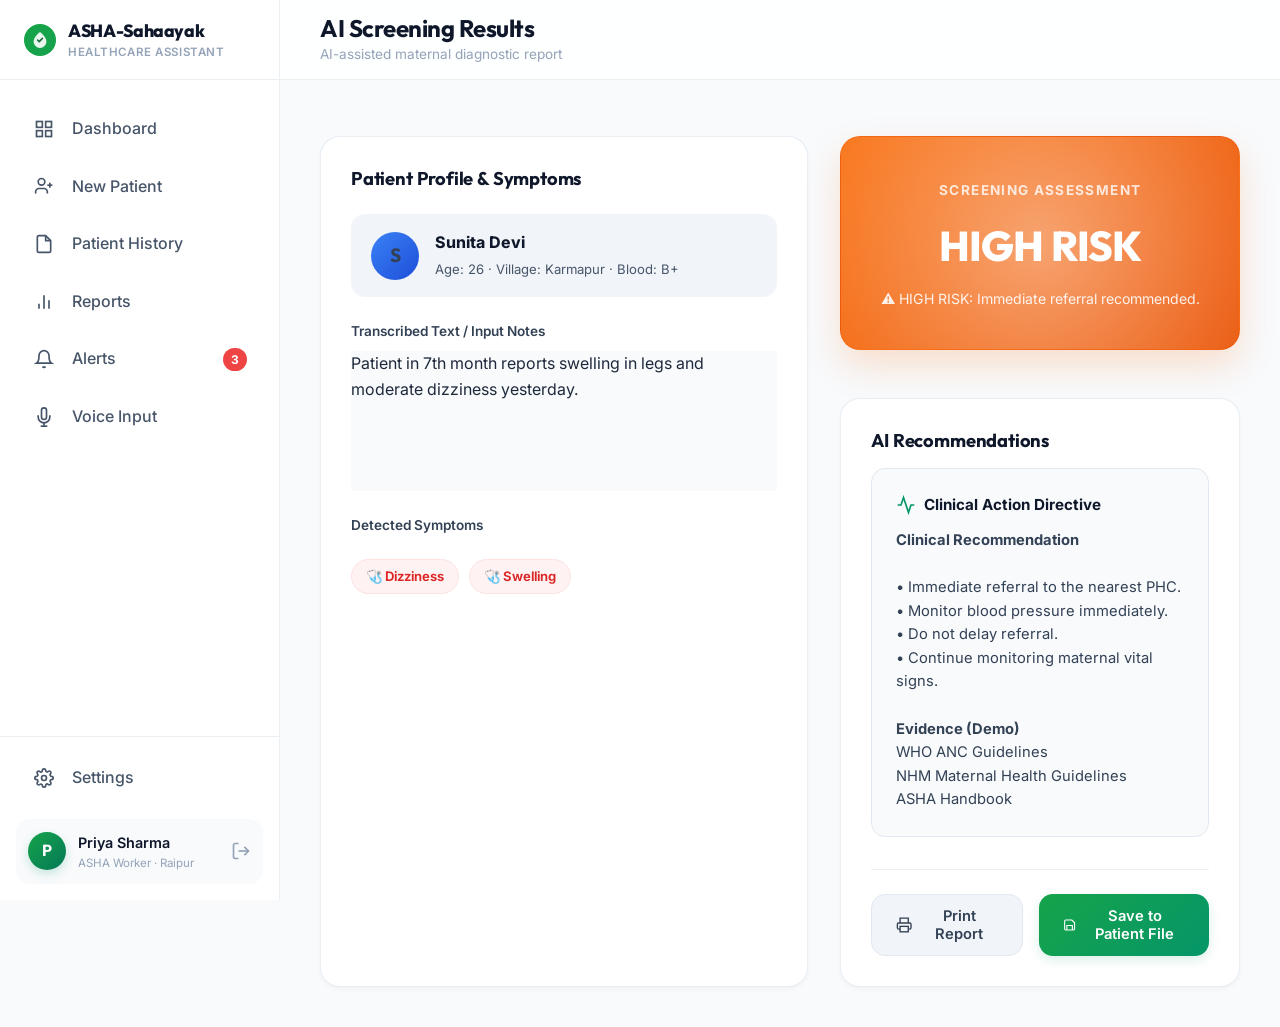
==== Frontend/analysis-result.html @ c6ec440e "Initial commit" ====
<!DOCTYPE html>
<html lang="en">
<head>
  <meta charset="UTF-8" />
  <meta name="viewport" content="width=device-width, initial-scale=1.0" />
  <title>AI Analysis Result | ASHA-Sahaayak</title>
  <meta name="description" content="AI screening results: symptoms detected, risk level, and healthcare recommendations." />
  <link rel="preconnect" href="https://fonts.googleapis.com" />
  <link rel="preconnect" href="https://fonts.gstatic.com" crossorigin />
  <link href="https://fonts.googleapis.com/css2?family=Inter:wght@300;400;500;600;700;800&family=Outfit:wght@400;500;600;700;800&display=swap" rel="stylesheet" />
  <link rel="stylesheet" href="css/style.css" />
  <link rel="stylesheet" href="css/dashboard.css" />
  <style>
    /* Unique styles for analysis-result.html */
    .result-container {
      display: grid;
      grid-template-columns: 1.1fr 0.9fr;
      gap: 32px;
      margin-top: 16px;
    }
    
    @media (max-width: 992px) {
      .result-container {
        grid-template-columns: 1fr;
      }
    }

    .info-profile-bar {
      display: flex;
      align-items: center;
      gap: 16px;
      background-color: var(--neutral-100);
      padding: 16px 20px;
      border-radius: var(--radius-md);
      margin-bottom: 24px;
    }

    .profile-avatar {
      width: 48px;
      height: 48px;
      border-radius: var(--radius-full);
      background: var(--neutral-300);
      color: var(--neutral-700);
      display: flex;
      align-items: center;
      justify-content: center;
      font-family: var(--font-headers);
      font-weight: 700;
      font-size: 1.2rem;
    }

    .profile-detail {
      flex: 1;
    }

    .profile-name {
      font-weight: 750;
      color: var(--neutral-900);
      font-size: 1rem;
      display: block;
    }

    .profile-meta {
      font-size: 0.82rem;
      color: var(--neutral-600);
    }

    /* Glowing Risk Assessment Banner Widget */
    .risk-banner-card {
      text-align: center;
      padding: 40px 30px;
      border-radius: var(--radius-lg);
      margin-bottom: 24px;
      position: relative;
      overflow: hidden;
      border: 1px solid transparent;
      transition: all var(--transition-normal);
    }

    .risk-banner-card::before {
      content: '';
      position: absolute;
      top: -30%;
      left: -30%;
      width: 160%;
      height: 160%;
      background: radial-gradient(circle, rgba(255,255,255,0.4) 0%, rgba(255,255,255,0) 70%);
      pointer-events: none;
      transform: rotate(15deg);
    }

    /* Risk Level Specific Glowing Widgets */
    .risk-banner-card--low {
      background: linear-gradient(135deg, #10b981, #047857);
      box-shadow: 0 16px 36px rgba(16, 185, 129, 0.2);
    }
    
    .risk-banner-card--medium {
      background: linear-gradient(135deg, #f59e0b, #d97706);
      box-shadow: 0 16px 36px rgba(245, 158, 11, 0.2);
    }

    .risk-banner-card--high {
      background: linear-gradient(135deg, #f97316, #ea580c);
      box-shadow: 0 16px 36px rgba(249, 115, 22, 0.2);
    }

    .risk-banner-card--emergency {
      background: linear-gradient(135deg, #ef4444, #b91c1c);
      box-shadow: 0 16px 36px rgba(239, 68, 68, 0.25);
      animation: pulseDangerCard 2s infinite ease-in-out;
    }

    @keyframes pulseDangerCard {
      0%, 100% {
        box-shadow: 0 16px 36px rgba(239, 68, 68, 0.25);
      }
      50% {
        box-shadow: 0 16px 36px rgba(239, 68, 68, 0.45);
      }
    }

    .risk-banner-label {
      font-size: 0.85rem;
      font-weight: 700;
      color: rgba(255, 255, 255, 0.8);
      text-transform: uppercase;
      letter-spacing: 0.1em;
    }

    .risk-banner-value {
      font-family: var(--font-headers);
      font-size: 2.6rem;
      font-weight: 800;
      color: white;
      margin: 10px 0;
      letter-spacing: -0.02em;
    }

    .risk-banner-desc {
      font-size: 0.88rem;
      color: rgba(255, 255, 255, 0.9);
      max-width: 320px;
      margin: 0 auto;
      line-height: 1.4;
    }

    /* Symptoms Tags display */
    .symptom-tag-container {
      display: flex;
      flex-wrap: wrap;
      gap: 10px;
      margin-top: 14px;
    }

    .symptom-tag {
      background-color: var(--danger-50);
      color: var(--danger-600);
      border: 1px solid var(--danger-100);
      padding: 6px 14px;
      border-radius: var(--radius-full);
      font-size: 0.82rem;
      font-weight: 650;
      display: flex;
      align-items: center;
      gap: 6px;
    }

    .symptom-tag--empty {
      background-color: var(--neutral-100);
      color: var(--neutral-400);
      border: 1px solid var(--neutral-200);
    }

    /* Guidance Action Card */
    .guidance-box {
      background-color: var(--neutral-50);
      border: 1px solid var(--neutral-200);
      border-radius: var(--radius-md);
      padding: 24px;
      margin-top: 24px;
    }

    .guidance-header {
      font-weight: 700;
      font-size: 0.95rem;
      color: var(--neutral-900);
      margin-bottom: 12px;
      display: flex;
      align-items: center;
      gap: 8px;
    }

    .guidance-text {
      font-size: 0.92rem;
      color: var(--neutral-700);
      line-height: 1.6;
    }

    .action-row {
      display: flex;
      gap: 16px;
      margin-top: 32px;
      border-top: var(--border-light);
      padding-top: 24px;
    }

    @media (max-width: 640px) {
      .action-row {
        flex-direction: column;
      }
    }

    /* CSS rules for clean Printing formatting */
    @media print {
      body {
        background-color: white;
        color: black;
      }
      .sidebar, .top-header, .action-row, .sidebar-overlay {
        display: none !important;
      }
      .main-content {
        margin-left: 0 !important;
        padding: 0 !important;
      }
      .content-area {
        padding: 0 !important;
      }
      .result-container {
        grid-template-columns: 1fr !important;
        gap: 20px !important;
      }
      .card {
        border: none !important;
        box-shadow: none !important;
        padding: 10px !important;
      }
      .risk-banner-card {
        background: none !important;
        border: 2px solid black !important;
        color: black !important;
        box-shadow: none !important;
      }
      .risk-banner-value, .risk-banner-desc, .risk-banner-label {
        color: black !important;
      }
    }
  </style>
</head>
<body class="app-layout">
  <!-- Sidebar -->
  <aside class="sidebar" id="sidebar">
    <div class="sidebar-header">
      <div class="sidebar-logo">
        <div class="logo-icon logo-icon--sm">
          <svg viewBox="0 0 40 40" fill="none"><circle cx="20" cy="20" r="20" fill="url(#resGrad)"/><path d="M20 10 C20 10, 28 16, 28 22 C28 26.4, 24.4 30, 20 30 C15.6 30, 12 26.4, 12 22 C12 16, 20 10 20 10Z" fill="white" opacity="0.9"/><path d="M17 20 L19 22 L23 18" stroke="#1a6b3c" stroke-width="2" stroke-linecap="round" stroke-linejoin="round"/><defs><linearGradient id="resGrad" x1="0" y1="0" x2="40" y2="40"><stop offset="0%" stop-color="#16a34a"/><stop offset="100%" stop-color="#059669"/></linearGradient></defs></svg>
        </div>
        <div><span class="sidebar-app-name">ASHA-Sahaayak</span><span class="sidebar-app-sub">Healthcare Assistant</span></div>
      </div>
      <button class="sidebar-close" onclick="toggleSidebar()"><svg viewBox="0 0 24 24" fill="none" stroke="currentColor" stroke-width="2"><path d="M18 6L6 18M6 6l12 12"/></svg></button>
    </div>
    <nav class="sidebar-nav">
      <a href="dashboard.html" class="nav-item"><span class="nav-icon"><svg viewBox="0 0 24 24" fill="none" stroke="currentColor" stroke-width="2"><rect x="3" y="3" width="7" height="7"/><rect x="14" y="3" width="7" height="7"/><rect x="14" y="14" width="7" height="7"/><rect x="3" y="14" width="7" height="7"/></svg></span><span class="nav-label">Dashboard</span></a>
      <a href="new-patient.html" class="nav-item"><span class="nav-icon"><svg viewBox="0 0 24 24" fill="none" stroke="currentColor" stroke-width="2"><path d="M16 21v-2a4 4 0 00-4-4H6a4 4 0 00-4 4v2"/><circle cx="9" cy="7" r="4"/><line x1="19" y1="8" x2="19" y2="14"/><line x1="22" y1="11" x2="16" y2="11"/></svg></span><span class="nav-label">New Patient</span></a>
      <a href="patient-history.html" class="nav-item"><span class="nav-icon"><svg viewBox="0 0 24 24" fill="none" stroke="currentColor" stroke-width="2"><path d="M14 2H6a2 2 0 00-2 2v16a2 2 0 002 2h12a2 2 0 002-2V8z"/><polyline points="14 2 14 8 20 8"/></svg></span><span class="nav-label">Patient History</span></a>
      <a href="reports.html" class="nav-item"><span class="nav-icon"><svg viewBox="0 0 24 24" fill="none" stroke="currentColor" stroke-width="2"><line x1="18" y1="20" x2="18" y2="10"/><line x1="12" y1="20" x2="12" y2="4"/><line x1="6" y1="20" x2="6" y2="14"/></svg></span><span class="nav-label">Reports</span></a>
      <a href="alerts.html" class="nav-item nav-item--alert"><span class="nav-icon"><svg viewBox="0 0 24 24" fill="none" stroke="currentColor" stroke-width="2"><path d="M18 8A6 6 0 006 8c0 7-3 9-3 9h18s-3-2-3-9"/><path d="M13.73 21a2 2 0 01-3.46 0"/></svg></span><span class="nav-label">Alerts</span><span class="nav-badge">3</span></a>
      <a href="voice-input.html" class="nav-item"><span class="nav-icon"><svg viewBox="0 0 24 24" fill="none" stroke="currentColor" stroke-width="2"><path d="M12 1a3 3 0 00-3 3v8a3 3 0 006 0V4a3 3 0 00-3-3z"/><path d="M19 10v2a7 7 0 01-14 0v-2"/><line x1="12" y1="19" x2="12" y2="23"/><line x1="8" y1="23" x2="16" y2="23"/></svg></span><span class="nav-label">Voice Input</span></a>
    </nav>
    <div class="sidebar-bottom">
      <a href="settings.html" class="nav-item"><span class="nav-icon"><svg viewBox="0 0 24 24" fill="none" stroke="currentColor" stroke-width="2"><circle cx="12" cy="12" r="3"/><path d="M19.4 15a1.65 1.65 0 00.33 1.82l.06.06a2 2 0 010 2.83 2 2 0 01-2.83 0l-.06-.06a1.65 1.65 0 00-1.82-.33 1.65 1.65 0 00-1 1.51V21a2 2 0 01-2 2 2 2 0 01-2-2v-.09A1.65 1.65 0 009 19.4a1.65 1.65 0 00-1.82.33l-.06.06a2 2 0 01-2.83 0 2 2 0 010-2.83l.06-.06A1.65 1.65 0 004.68 15a1.65 1.65 0 00-1.51-1H3a2 2 0 01-2-2 2 2 0 012-2h.09A1.65 1.65 0 004.6 9a1.65 1.65 0 00-.33-1.82l-.06-.06a2 2 0 010-2.83 2 2 0 012.83 0l.06.06A1.65 1.65 0 009 4.68a1.65 1.65 0 001-1.51V3a2 2 0 012-2 2 2 0 012 2v.09a1.65 1.65 0 001 1.51 1.65 1.65 0 001.82-.33l.06-.06a2 2 0 012.83 0 2 2 0 010 2.83l-.06.06A1.65 1.65 0 0019.4 9a1.65 1.65 0 001.51 1H21a2 2 0 012 2 2 2 0 01-2 2h-.09a1.65 1.65 0 00-1.51 1z"/></svg></span><span class="nav-label">Settings</span></a>
      <div class="sidebar-user">
        <div class="user-avatar">P</div>
        <div class="user-info"><span class="user-name">Priya Sharma</span><span class="user-role">ASHA Worker · Raipur</span></div>
        <a href="index.html" class="logout-btn" title="Logout"><svg viewBox="0 0 24 24" fill="none" stroke="currentColor" stroke-width="2"><path d="M9 21H5a2 2 0 01-2-2V5a2 2 0 012-2h4"/><polyline points="16 17 21 12 16 7"/><line x1="21" y1="12" x2="9" y2="12"/></svg></a>
      </div>
    </div>
  </aside>
  <div class="sidebar-overlay" onclick="toggleSidebar()"></div>

  <!-- Main Content -->
  <main class="main-content">
    <header class="top-header">
      <div class="header-left">
        <button class="hamburger" onclick="toggleSidebar()"><svg viewBox="0 0 24 24" fill="none" stroke="currentColor" stroke-width="2"><line x1="3" y1="12" x2="21" y2="12"/><line x1="3" y1="6" x2="21" y2="6"/><line x1="3" y1="18" x2="21" y2="18"/></svg></button>
        <div>
          <h1 class="page-title">AI Screening Results</h1>
          <p class="page-subtitle">AI-assisted maternal diagnostic report</p>
        </div>
      </div>
    </header>

    <div class="content-area">
      <!-- Loading indicator -->
      <div id="loadingCard" class="card" style="text-align:center; padding: 60px 40px;">
        <svg class="spinner" viewBox="0 0 24 24" fill="none" style="width: 48px; height: 48px; margin-bottom: 20px; color: var(--primary-500);"><circle cx="12" cy="12" r="10" stroke="currentColor" stroke-width="3" stroke-dasharray="31.4" stroke-dashoffset="10"/></svg>
        <h2 style="margin-bottom: 8px;">Analyzing Clinical Notes...</h2>
        <p style="color: var(--neutral-400);">AI is running transcription verification and screening risks...</p>
      </div>

      <!-- Main Results Display -->
      <div id="resultsCard" class="result-container" style="display:none">
        
        <!-- Left Side Details -->
        <div class="card">
          <div class="card-header">
            <h2 class="card-title">Patient Profile & Symptoms</h2>
          </div>

          <!-- Profile Badge -->
          <div class="info-profile-bar">
            <div class="profile-avatar" id="avatarIcon">U</div>
            <div class="profile-detail">
              <span class="profile-name" id="patientProfileName">Unknown Patient</span>
              <span class="profile-meta" id="patientProfileMeta">Village: N/A · Month: N/A</span>
            </div>
          </div>

          <!-- Input Text transcription block -->
          <div class="form-group">
            <label class="form-label">Transcribed Text / Input Notes</label>
            <div class="transcript-box" style="height: auto; min-height: 140px; background-color: var(--neutral-50);">
              <p class="transcript-text" id="reportInputText"></p>
            </div>
          </div>

          <!-- Detected Symptoms Tags -->
          <div class="form-group" style="margin-top: 24px;">
            <label class="form-label">Detected Symptoms</label>
            <div class="symptom-tag-container" id="symptomsTagsContainer">
              <!-- Dynamically populated tags -->
            </div>
          </div>
        </div>

        <!-- Right Side Risk & Recommendations -->
        <div style="display: flex; flex-direction: column; gap: 24px;">
          
          <!-- Glowing Banner -->
          <div class="risk-banner-card" id="riskBanner">
            <span class="risk-banner-label">Screening Assessment</span>
            <div class="risk-banner-value" id="riskValue">LOW RISK</div>
            <p class="risk-banner-desc" id="riskGuidanceSummary">No maternal danger signals detected.</p>
          </div>

          <!-- Action Guidance Detail -->
          <div class="card" style="flex:1">
            <h2 class="card-title" style="margin-bottom:16px;">AI Recommendations</h2>
            <div class="guidance-box" style="margin-top:0;">
              <div class="guidance-header">
                <svg viewBox="0 0 24 24" fill="none" stroke="currentColor" stroke-width="2" style="width:20px;height:20px;color:var(--primary-600)"><polyline points="22 12 18 12 15 21 9 3 6 12 2 12"/></svg>
                Clinical Action Directive
              </div>
              <p class="guidance-text" id="detailedRecommendation">Loading recommended directives...</p>
            </div>

            <!-- Button Row -->
            <div class="action-row">
              <button class="btn btn-secondary" onclick="window.print()" style="flex:1">
                <svg viewBox="0 0 24 24" fill="none" stroke="currentColor" stroke-width="2" style="width:18px;height:18px;"><polyline points="6 9 6 2 18 2 18 9"/><path d="M6 18H4a2 2 0 01-2-2v-5a2 2 0 012-2h16a2 2 0 012 2v5a2 2 0 01-2 2h-2"/><rect x="6" y="14" width="12" height="8"/></svg>
                Print Report
              </button>
              <button class="btn btn-primary" id="saveBtn" onclick="saveToPatientFile()" style="flex:1.2">
                <svg viewBox="0 0 24 24" fill="none" stroke="currentColor" stroke-width="2" style="width:18px;height:18px;"><path d="M19 21H5a2 2 0 01-2-2V5a2 2 0 012-2h11l5 5v11a2 2 0 01-2 2z"/><polyline points="17 21 17 13 7 13 7 21"/></svg>
                Save to Patient File
              </button>
            </div>
          </div>
        </div>

      </div>
    </div>
  </main>

  <script src="js/app.js"></script>
  <script>
    let reportData = null;
    let selectedPatient = null;

    document.addEventListener('DOMContentLoaded', async () => {
      const pendingData = localStorage.getItem('pendingAnalysis');
      if (!pendingData) {
        // Fallback to mock text if visited directly
        const defaultText = "Patient in 7th month reports swelling in legs and moderate dizziness yesterday.";
        localStorage.setItem('pendingAnalysis', JSON.stringify({ text: defaultText, patientId: "1" }));
      }

      const { text, patientId } = JSON.parse(localStorage.getItem('pendingAnalysis') || '{}');
      
      // Load patient details if matching ID
      if (patientId) {
        const patients = window.getPatients();
        selectedPatient = patients.find(p => p.id === patientId);
      }

      // Execute real or simulated AI Analysis
      try {
        reportData = await window.apiClient.analyzeText(text);
        renderReport();
      } catch(e) {
        console.error("Analysis execution error", e);
        window.showToast("Analysis execution error", "error");
      }
    });

    function renderReport() {
      // Hide Loader, Show Content
      document.getElementById('loadingCard').style.display = 'none';
      document.getElementById('resultsCard').style.display = 'grid';

      // Set Patient Details UI
      if (selectedPatient) {
        document.getElementById('avatarIcon').textContent = selectedPatient.name.charAt(0);
        document.getElementById('avatarIcon').style.background = getAvatarGradient(selectedPatient.name.charAt(0));
        document.getElementById('patientProfileName').textContent = selectedPatient.name;
        document.getElementById('patientProfileMeta').textContent = `Age: ${selectedPatient.age} · Village: ${selectedPatient.village} · Blood: ${selectedPatient.bloodGroup || 'N/A'}`;
      } else {
        // standalone/temporary custom run
        document.getElementById('patientProfileName').textContent = "Walk-in Patient";
        document.getElementById('patientProfileMeta').textContent = `Pregnancy Month: ${reportData.pregnancy_month || 'Unknown'}`;
      }

      // Fill in inputs
      document.getElementById('reportInputText').textContent = reportData.input_text;

      // Populate detected symptoms
      const symptomsContainer = document.getElementById('symptomsTagsContainer');
      symptomsContainer.innerHTML = '';
      if (reportData.symptoms && reportData.symptoms.length > 0) {
        reportData.symptoms.forEach(s => {
          const tag = document.createElement('span');
          tag.className = 'symptom-tag';
          tag.innerHTML = `🩺 ${s}`;
          symptomsContainer.appendChild(tag);
        });
      } else {
        symptomsContainer.innerHTML = '<span class="symptom-tag symptom-tag--empty">No clear symptoms detected</span>';
      }

      // Configure risk levels visual card glow and typography
      const risk = reportData.risk_level;
      const valEl = document.getElementById('riskValue');
      const cardEl = document.getElementById('riskBanner');
      
      valEl.textContent = risk;
      cardEl.className = 'risk-banner-card'; // clear classes

      if (risk === 'EMERGENCY') {
        cardEl.classList.add('risk-banner-card--emergency');
        document.getElementById('riskGuidanceSummary').textContent = '⚠️ EMERGENCY ALERT: Critical maternal risk!';
      } else if (risk === 'HIGH RISK') {
        cardEl.classList.add('risk-banner-card--high');
        document.getElementById('riskGuidanceSummary').textContent = '⚠️ HIGH RISK: Immediate referral recommended.';
      } else if (risk === 'MEDIUM RISK') {
        cardEl.classList.add('risk-banner-card--medium');
        document.getElementById('riskGuidanceSummary').textContent = '⚡ MEDIUM RISK: Active follow-up required.';
      } else {
        cardEl.classList.add('risk-banner-card--low');
        document.getElementById('riskGuidanceSummary').textContent = '✓ LOW RISK: Vitals normal, regular follow-ups.';
      }

      // Set directive notes
      document.getElementById('detailedRecommendation').innerHTML = `
<b>Clinical Recommendation</b><br><br>

• Immediate referral to the nearest PHC.<br>
• Monitor blood pressure immediately.<br>
• Do not delay referral.<br>
• Continue monitoring maternal vital signs.<br><br>

<b>Evidence (Demo)</b><br>
WHO ANC Guidelines<br>
NHM Maternal Health Guidelines<br>
ASHA Handbook
`;
    }

    // Save back to client profile in localStora
    function saveToPatientFile() {
      if (!selectedPatient) {
        window.showToast("Cannot save: No registered patient selected", "error");
        return;
      }

      // Update patient risk profile and diagnostic records
      const patients = window.getPatients();
      const pIdx = patients.findIndex(p => p.id === selectedPatient.id);
      
      if (pIdx > -1) {
        patients[pIdx].risk = reportData.risk_level;
        // Append notes
        patients[pIdx].notes = reportData.input_text + "\n---\nAI Risk: " + reportData.risk_level + ".\nAdvisory: " + reportData.guidance;
        localStorage.setItem('patients', JSON.stringify(patients));
        
        window.showToast(`Saved to ${selectedPatient.name}'s medical records!`);
        
        // Disable save button to avoid duplicate clicks
        const btn = document.getElementById('saveBtn');
        btn.disabled = true;
        btn.innerHTML = '✓ Saved Successfully';
      }
    }

    function getAvatarGradient(letter) {
      const gradients = [
        'linear-gradient(135deg, #a855f7, #7c3aed)',
        'linear-gradient(135deg, #f59e0b, #d97706)',
        'linear-gradient(135deg, #06b6d4, #0284c7)',
        'linear-gradient(135deg, #ec4899, #be185d)',
        'linear-gradient(135deg, #16a34a, #059669)',
        'linear-gradient(135deg, #3b82f6, #1d4ed8)'
      ];
      const index = letter.charCodeAt(0) % gradients.length;
      return gradients[index];
    }
  </script>
</body>
</html>
---- Frontend/css/style.css ----
/* ==========================================================================
   ASHA-Sahaayak Core Design System & Base Styling
   ========================================================================== */

/* Design Tokens & Variables */
:root {
  /* Colors */
  --primary-50: #f0fdf4;
  --primary-100: #dcfce7;
  --primary-200: #bbf7d0;
  --primary-500: #16a34a;
  --primary-600: #059669;
  --primary-700: #047857;
  --primary-800: #065f46;
  --primary-950: #022c22;

  --accent-blue: #2563eb;
  --accent-blue-light: #eff6ff;
  --accent-purple: #7c3aed;
  --accent-purple-light: #f5f3ff;
  
  --danger-50: #fef2f2;
  --danger-100: #fee2e2;
  --danger-500: #ef4444;
  --danger-600: #dc2626;
  
  --warning-50: #fffbeb;
  --warning-100: #fef3c7;
  --warning-500: #f59e0b;
  --warning-600: #d97706;

  --success-light: #ecfdf5;
  --success-dark: #10b981;

  --neutral-50: #f8fafc;
  --neutral-100: #f1f5f9;
  --neutral-200: #e2e8f0;
  --neutral-300: #cbd5e1;
  --neutral-400: #94a3b8;
  --neutral-600: #475569;
  --neutral-700: #334155;
  --neutral-800: #1e293b;
  --neutral-900: #0f172a;

  /* Typography */
  --font-headers: 'Outfit', 'Inter', -apple-system, sans-serif;
  --font-body: 'Inter', -apple-system, sans-serif;

  /* Shadows */
  --shadow-sm: 0 2px 4px rgba(15, 23, 42, 0.04);
  --shadow-md: 0 4px 12px -2px rgba(15, 23, 42, 0.06), 0 2px 6px -1px rgba(15, 23, 42, 0.04);
  --shadow-lg: 0 12px 24px -4px rgba(15, 23, 42, 0.08), 0 4px 12px -2px rgba(15, 23, 42, 0.05);
  --shadow-premium: 0 20px 40px -8px rgba(5, 150, 105, 0.08), 0 1px 3px rgba(0, 0, 0, 0.02);

  /* Borders & Radius */
  --radius-sm: 8px;
  --radius-md: 14px;
  --radius-lg: 20px;
  --radius-full: 9999px;
  --border-light: 1px solid rgba(226, 232, 240, 0.7);
  --border-glass: 1px solid rgba(255, 255, 255, 0.6);

  /* Transitions */
  --transition-fast: 0.15s cubic-bezier(0.4, 0, 0.2, 1);
  --transition-normal: 0.25s cubic-bezier(0.4, 0, 0.2, 1);
  --transition-bounce: 0.4s cubic-bezier(0.34, 1.56, 0.64, 1);

  /* Heights & Widths */
  --sidebar-width: 280px;
  --header-height: 80px;
}

/* Base Resets */
*, *::before, *::after {
  box-sizing: border-box;
  margin: 0;
  padding: 0;
}

html {
  scroll-behavior: smooth;
  -webkit-font-smoothing: antialiased;
  -moz-osx-font-smoothing: grayscale;
}

body {
  font-family: var(--font-body);
  background-color: var(--neutral-50);
  color: var(--neutral-800);
  line-height: 1.6;
  overflow-x: hidden;
}

h1, h2, h3, h4, h5, h6 {
  font-family: var(--font-headers);
  font-weight: 700;
  color: var(--neutral-900);
  line-height: 1.25;
}

a {
  color: var(--primary-600);
  text-decoration: none;
  transition: color var(--transition-fast);
}
a:hover {
  color: var(--primary-800);
}

button, input, select, textarea {
  font-family: inherit;
  font-size: inherit;
  outline: none;
}

/* Custom Scrollbar */
::-webkit-scrollbar {
  width: 8px;
  height: 8px;
}
::-webkit-scrollbar-track {
  background: var(--neutral-50);
}
::-webkit-scrollbar-thumb {
  background: var(--neutral-300);
  border-radius: var(--radius-full);
}
::-webkit-scrollbar-thumb:hover {
  background: var(--neutral-400);
}

/* ==========================================================================
   Layout Architecture
   ========================================================================== */

/* Main App Layout Container */
.app-layout {
  display: flex;
  min-height: 100vh;
  background-color: var(--neutral-50);
}

/* Sidebar Styling */
.sidebar {
  width: var(--sidebar-width);
  height: 100vh;
  position: fixed;
  top: 0;
  left: 0;
  background-color: #ffffff;
  border-right: var(--border-light);
  display: flex;
  flex-direction: column;
  z-index: 100;
  transition: transform var(--transition-normal);
}

.sidebar-header {
  height: var(--header-height);
  padding: 0 24px;
  display: flex;
  align-items: center;
  justify-content: space-between;
  border-bottom: var(--border-light);
}

.sidebar-logo {
  display: flex;
  align-items: center;
  gap: 12px;
}

.logo-icon {
  width: 40px;
  height: 40px;
  flex-shrink: 0;
}
.logo-icon--sm {
  width: 32px;
  height: 32px;
}

.sidebar-app-name {
  font-family: var(--font-headers);
  font-weight: 800;
  font-size: 1.1rem;
  color: var(--neutral-900);
  display: block;
  letter-spacing: -0.02em;
}

.sidebar-app-sub {
  font-size: 0.72rem;
  color: var(--neutral-400);
  display: block;
  margin-top: -2px;
  text-transform: uppercase;
  font-weight: 600;
  letter-spacing: 0.05em;
}

.sidebar-close {
  display: none;
  background: none;
  border: none;
  color: var(--neutral-400);
  cursor: pointer;
}
.sidebar-close svg {
  width: 24px;
  height: 24px;
}

/* Sidebar Navigation Items */
.sidebar-nav {
  padding: 24px 16px;
  display: flex;
  flex-direction: column;
  gap: 8px;
  flex: 1;
  overflow-y: auto;
}

.nav-item {
  display: flex;
  align-items: center;
  gap: 16px;
  padding: 12px 16px;
  color: var(--neutral-600);
  font-weight: 500;
  border-radius: var(--radius-md);
  transition: all var(--transition-fast);
  cursor: pointer;
}

.nav-item:hover {
  background-color: var(--neutral-100);
  color: var(--neutral-900);
}

.nav-item.active {
  background-color: var(--primary-50);
  color: var(--primary-700);
  font-weight: 600;
}

.nav-icon {
  display: flex;
  align-items: center;
  justify-content: center;
  width: 24px;
  height: 24px;
}
.nav-icon svg {
  width: 20px;
  height: 20px;
  stroke-width: 2;
}

.nav-label {
  flex: 1;
}

.nav-badge {
  background-color: var(--danger-500);
  color: white;
  font-size: 0.75rem;
  font-weight: 700;
  padding: 2px 8px;
  border-radius: var(--radius-full);
}

.nav-item--alert.active .nav-badge {
  background-color: var(--danger-600);
}

/* Sidebar Footer User Area */
.sidebar-bottom {
  border-top: var(--border-light);
  padding: 16px;
  display: flex;
  flex-direction: column;
  gap: 16px;
}

.sidebar-user {
  display: flex;
  align-items: center;
  gap: 12px;
  background-color: var(--neutral-50);
  padding: 12px;
  border-radius: var(--radius-md);
}

.user-avatar {
  width: 38px;
  height: 38px;
  border-radius: var(--radius-full);
  background: linear-gradient(135deg, var(--primary-500), var(--primary-700));
  color: white;
  display: flex;
  align-items: center;
  justify-content: center;
  font-family: var(--font-headers);
  font-weight: 700;
  box-shadow: 0 4px 10px rgba(5, 150, 105, 0.2);
}

.user-info {
  display: flex;
  flex-direction: column;
  flex: 1;
  min-width: 0;
}

.user-name {
  font-weight: 600;
  font-size: 0.9rem;
  color: var(--neutral-900);
  overflow: hidden;
  text-overflow: ellipsis;
  white-space: nowrap;
}

.user-role {
  font-size: 0.72rem;
  color: var(--neutral-400);
  white-space: nowrap;
  overflow: hidden;
  text-overflow: ellipsis;
}

.logout-btn {
  color: var(--neutral-400);
  display: flex;
  align-items: center;
  justify-content: center;
  transition: color var(--transition-fast), transform var(--transition-fast);
}
.logout-btn:hover {
  color: var(--danger-500);
  transform: translateX(2px);
}
.logout-btn svg {
  width: 20px;
  height: 20px;
}

/* Sidebar Overlay (Mobile) */
.sidebar-overlay {
  display: none;
  position: fixed;
  top: 0;
  left: 0;
  width: 100vw;
  height: 100vh;
  background-color: rgba(15, 23, 42, 0.4);
  backdrop-filter: blur(4px);
  z-index: 90;
}

/* Main Content Layout Container */
.main-content {
  flex: 1;
  margin-left: var(--sidebar-width);
  min-height: 100vh;
  display: flex;
  flex-direction: column;
  transition: margin-left var(--transition-normal);
}

/* Top Sticky Header */
.top-header {
  height: var(--header-height);
  border-bottom: var(--border-light);
  background-color: rgba(255, 255, 255, 0.85);
  backdrop-filter: blur(12px);
  display: flex;
  align-items: center;
  justify-content: space-between;
  padding: 0 40px;
  position: sticky;
  top: 0;
  z-index: 50;
}

.header-left {
  display: flex;
  align-items: center;
  gap: 16px;
}

.hamburger {
  display: none;
  background: none;
  border: none;
  color: var(--neutral-600);
  cursor: pointer;
  padding: 4px;
}
.hamburger svg {
  width: 24px;
  height: 24px;
}

.page-title {
  font-size: 1.5rem;
  letter-spacing: -0.02em;
  color: var(--neutral-900);
}

.page-subtitle {
  font-size: 0.85rem;
  color: var(--neutral-400);
  margin-top: 1px;
}

.header-right {
  display: flex;
  align-items: center;
  gap: 20px;
}

.header-date {
  display: flex;
  align-items: center;
  gap: 8px;
  font-size: 0.88rem;
  font-weight: 550;
  color: var(--neutral-600);
  background-color: var(--neutral-100);
  padding: 8px 16px;
  border-radius: var(--radius-full);
}
.header-date svg {
  width: 16px;
  height: 16px;
}

.header-alert-btn {
  position: relative;
  width: 40px;
  height: 40px;
  background-color: white;
  border: var(--border-light);
  border-radius: var(--radius-full);
  display: flex;
  align-items: center;
  justify-content: center;
  color: var(--neutral-600);
  transition: all var(--transition-fast);
}
.header-alert-btn:hover {
  background-color: var(--neutral-50);
  color: var(--neutral-900);
  transform: translateY(-1px);
}
.header-alert-btn svg {
  width: 20px;
  height: 20px;
}
.header-alert-badge {
  position: absolute;
  top: -2px;
  right: -2px;
  background-color: var(--danger-500);
  color: white;
  font-size: 0.65rem;
  font-weight: 750;
  width: 18px;
  height: 18px;
  border-radius: var(--radius-full);
  display: flex;
  align-items: center;
  justify-content: center;
  border: 2px solid white;
}

/* Content Area Wrapper */
.content-area {
  padding: 40px;
  flex: 1;
  max-width: 1600px;
  width: 100%;
  margin: 0 auto;
}

/* ==========================================================================
   Global UI Components
   ========================================================================== */

/* Premium Cards */
.card {
  background-color: #ffffff;
  border: var(--border-light);
  border-radius: var(--radius-lg);
  box-shadow: var(--shadow-sm);
  padding: 30px;
  transition: transform var(--transition-normal), box-shadow var(--transition-normal);
}
.card:hover {
  box-shadow: var(--shadow-md);
}

.card-header {
  display: flex;
  align-items: center;
  justify-content: space-between;
  margin-bottom: 24px;
}

.card-title {
  font-size: 1.15rem;
  font-weight: 700;
  color: var(--neutral-900);
  letter-spacing: -0.01em;
}

.card-action {
  font-size: 0.85rem;
  font-weight: 600;
  color: var(--primary-600);
  transition: color var(--transition-fast);
}
.card-action:hover {
  color: var(--primary-800);
}

/* Premium Buttons */
.btn {
  display: inline-flex;
  align-items: center;
  justify-content: center;
  gap: 8px;
  font-weight: 600;
  font-size: 0.92rem;
  padding: 12px 24px;
  border-radius: var(--radius-md);
  border: none;
  cursor: pointer;
  transition: all var(--transition-normal);
  font-family: var(--font-body);
}

.btn-primary {
  background: linear-gradient(135deg, var(--primary-500), var(--primary-600));
  color: #ffffff;
  box-shadow: 0 4px 12px rgba(5, 150, 105, 0.15);
}
.btn-primary:hover {
  background: linear-gradient(135deg, var(--primary-600), var(--primary-700));
  box-shadow: 0 6px 16px rgba(5, 150, 105, 0.25);
  transform: translateY(-1px);
}
.btn-primary:active {
  transform: translateY(1px);
}

.btn-secondary {
  background-color: var(--neutral-100);
  color: var(--neutral-700);
  border: 1px solid var(--neutral-200);
}
.btn-secondary:hover {
  background-color: var(--neutral-200);
  color: var(--neutral-900);
}

.btn-danger {
  background-color: var(--danger-500);
  color: #ffffff;
  box-shadow: 0 4px 12px rgba(239, 68, 68, 0.15);
}
.btn-danger:hover {
  background-color: var(--danger-600);
  box-shadow: 0 6px 16px rgba(239, 68, 68, 0.25);
  transform: translateY(-1px);
}

/* Premium Form Elements */
.form-group {
  margin-bottom: 20px;
  display: flex;
  flex-direction: column;
  gap: 8px;
}

.form-label {
  font-size: 0.85rem;
  font-weight: 600;
  color: var(--neutral-700);
}

.form-label .required {
  color: var(--danger-500);
  margin-left: 2px;
}

.input-wrapper {
  position: relative;
  display: flex;
  align-items: center;
}

.input-icon {
  position: absolute;
  left: 16px;
  color: var(--neutral-400);
  pointer-events: none;
  display: flex;
  align-items: center;
  justify-content: center;
  width: 20px;
  height: 20px;
}
.input-icon svg {
  width: 18px;
  height: 18px;
}

.form-input {
  width: 100%;
  padding: 12px 16px;
  padding-left: 48px;
  background-color: var(--neutral-50);
  border: 1px solid var(--neutral-200);
  border-radius: var(--radius-md);
  font-family: var(--font-body);
  font-size: 0.95rem;
  color: var(--neutral-900);
  transition: all var(--transition-normal);
}
.form-input::placeholder {
  color: var(--neutral-400);
}
.form-input:focus {
  background-color: white;
  border-color: var(--primary-500);
  box-shadow: 0 0 0 4px rgba(22, 163, 74, 0.1);
}

/* Custom Styled Select Dropdown */
.form-select {
  appearance: none;
  cursor: pointer;
  background-image: url("data:image/svg+xml,%3Csvg xmlns='http://www.w3.org/2000/svg' viewBox='0 0 24 24' fill='none' stroke='%2394a3b8' stroke-width='2' stroke-linecap='round' stroke-linejoin='round'%3E%3Cpolyline points='6 9 12 15 18 9'%3E%3C/polyline%3E%3C/svg%3E");
  background-repeat: no-repeat;
  background-position: right 16px center;
  background-size: 16px;
  padding-right: 48px;
}

.form-textarea {
  min-height: 120px;
  resize: vertical;
  padding-left: 16px !important;
}

/* Form Helper Utilities */
.section-title {
  font-size: 1.1rem;
  font-weight: 700;
  color: var(--neutral-900);
  margin-bottom: 24px;
  position: relative;
  padding-left: 14px;
}
.section-title::before {
  content: '';
  position: absolute;
  left: 0;
  top: 4px;
  bottom: 4px;
  width: 4px;
  background-color: var(--primary-500);
  border-radius: var(--radius-full);
}

.section-badge {
  display: inline-flex;
  align-items: center;
  font-size: 0.72rem;
  font-weight: 750;
  padding: 4px 10px;
  border-radius: var(--radius-full);
  text-transform: uppercase;
  letter-spacing: 0.05em;
}
.section-badge--blue {
  background-color: var(--accent-blue-light);
  color: var(--accent-blue);
}
.section-badge--green {
  background-color: var(--primary-50);
  color: var(--primary-700);
}

/* Toast Notifications */
.toast {
  position: fixed;
  bottom: 40px;
  right: 40px;
  background-color: var(--neutral-900);
  color: white;
  padding: 16px 28px;
  border-radius: var(--radius-md);
  box-shadow: var(--shadow-lg);
  display: flex;
  align-items: center;
  gap: 12px;
  z-index: 1000;
  transform: translateY(100px) scale(0.9);
  opacity: 0;
  pointer-events: none;
  transition: all var(--transition-bounce);
}

.toast.show {
  transform: translateY(0) scale(1);
  opacity: 1;
  pointer-events: auto;
}

.toast-icon {
  background-color: var(--primary-500);
  color: white;
  width: 24px;
  height: 24px;
  border-radius: var(--radius-full);
  display: flex;
  align-items: center;
  justify-content: center;
  font-size: 0.85rem;
  font-weight: bold;
}

.toast-message {
  font-size: 0.92rem;
  font-weight: 600;
}

/* Animated Loaders */
.btn-loader {
  display: flex;
  align-items: center;
  justify-content: center;
}

.spinner {
  animation: rotate 1s linear infinite;
  width: 20px;
  height: 20px;
}
.spinner circle {
  stroke: currentColor;
  stroke-linecap: round;
}

@keyframes rotate {
  100% {
    transform: rotate(360deg);
  }
}

/* Responsive Breakpoints */
@media (max-width: 1024px) {
  .sidebar {
    transform: translateX(-100%);
  }
  .sidebar.open {
    transform: translateX(0);
  }
  .sidebar.open + .sidebar-overlay {
    display: block;
  }
  .main-content {
    margin-left: 0;
  }
  .hamburger {
    display: block;
  }
  .sidebar-close {
    display: block;
  }
  .top-header {
    padding: 0 24px;
  }
  .content-area {
    padding: 24px;
  }
}

@media (max-width: 640px) {
  .top-header {
    height: 70px;
  }
  .page-title {
    font-size: 1.25rem;
  }
  .header-date {
    display: none;
  }
  .content-area {
    padding: 16px;
  }
  .card {
    padding: 20px;
  }
  .btn {
    padding: 10px 18px;
    font-size: 0.85rem;
  }
}
---- Frontend/css/dashboard.css ----
/* ==========================================================================
   ASHA-Sahaayak Dashboard Component Aesthetics
   ========================================================================== */

/* Responsive Stats Grid */
.stats-grid {
  display: grid;
  grid-template-columns: repeat(auto-fit, minmax(240px, 1fr));
  gap: 24px;
  margin-bottom: 32px;
}

/* Base Stat Card Styles */
.stat-card {
  background-color: #ffffff;
  border: var(--border-light);
  border-radius: var(--radius-lg);
  padding: 24px;
  display: flex;
  align-items: flex-start;
  gap: 20px;
  box-shadow: var(--shadow-sm);
  transition: all var(--transition-normal);
  position: relative;
  overflow: hidden;
}

.stat-card:hover {
  transform: translateY(-2px);
  box-shadow: var(--shadow-md);
}

.stat-card-icon {
  width: 48px;
  height: 48px;
  border-radius: var(--radius-md);
  display: flex;
  align-items: center;
  justify-content: center;
  flex-shrink: 0;
  transition: transform var(--transition-bounce);
}
.stat-card:hover .stat-card-icon {
  transform: scale(1.1) rotate(4deg);
}
.stat-card-icon svg {
  width: 24px;
  height: 24px;
}

.stat-card-body {
  display: flex;
  flex-direction: column;
  flex: 1;
}

.stat-card-label {
  font-size: 0.85rem;
  font-weight: 600;
  color: var(--neutral-400);
  text-transform: uppercase;
  letter-spacing: 0.05em;
}

.stat-card-value {
  font-family: var(--font-headers);
  font-size: 2.2rem;
  font-weight: 800;
  color: var(--neutral-900);
  line-height: 1.1;
  margin: 6px 0;
}

.stat-card-change {
  font-size: 0.78rem;
  font-weight: 600;
  color: var(--neutral-400);
}

/* Stat Card Color Theme Variations */
/* Blue Theme (Total Patients) */
.stat-card--blue .stat-card-icon {
  background-color: var(--accent-blue-light);
  color: var(--accent-blue);
}
.stat-card--blue::before {
  content: '';
  position: absolute;
  top: 0;
  left: 0;
  width: 4px;
  height: 100%;
  background-color: var(--accent-blue);
}
.stat-card-change--up {
  color: var(--primary-600);
}

/* Red Theme (High Risk Cases) */
.stat-card--red .stat-card-icon {
  background-color: var(--danger-50);
  color: var(--danger-500);
}
.stat-card--red::before {
  content: '';
  position: absolute;
  top: 0;
  left: 0;
  width: 4px;
  height: 100%;
  background-color: var(--danger-500);
}
.stat-card-change--danger {
  color: var(--danger-600);
}

/* Amber Theme (Active Alerts) */
.stat-card--amber .stat-card-icon {
  background-color: var(--warning-50);
  color: var(--warning-500);
}
.stat-card--amber::before {
  content: '';
  position: absolute;
  top: 0;
  left: 0;
  width: 4px;
  height: 100%;
  background-color: var(--warning-500);
}

/* Green Theme (Today's Visits) */
.stat-card--green .stat-card-icon {
  background-color: var(--primary-50);
  color: var(--primary-500);
}
.stat-card--green::before {
  content: '';
  position: absolute;
  top: 0;
  left: 0;
  width: 4px;
  height: 100%;
  background-color: var(--primary-500);
}

/* ==========================================================================
   Dashboard Central Section Layout
   ========================================================================== */

.dashboard-grid {
  display: grid;
  grid-template-columns: 1.2fr 0.8fr;
  gap: 32px;
  margin-bottom: 32px;
}

@media (max-width: 992px) {
  .dashboard-grid {
    grid-template-columns: 1fr;
  }
}

/* Recent Patients List Widget */
.patient-list {
  display: flex;
  flex-direction: column;
  gap: 16px;
}

.patient-item {
  display: flex;
  align-items: center;
  gap: 16px;
  padding: 12px;
  border-radius: var(--radius-md);
  border: var(--border-light);
  transition: all var(--transition-fast);
  background-color: white;
}
.patient-item:hover {
  border-color: var(--neutral-300);
  transform: translateX(4px);
  box-shadow: var(--shadow-sm);
}

.patient-avatar {
  width: 44px;
  height: 44px;
  border-radius: var(--radius-full);
  display: flex;
  align-items: center;
  justify-content: center;
  color: white;
  font-family: var(--font-headers);
  font-weight: 700;
  font-size: 1.1rem;
  flex-shrink: 0;
}

.patient-info {
  display: flex;
  flex-direction: column;
  flex: 1;
  min-width: 0;
}

.patient-name {
  font-weight: 650;
  color: var(--neutral-800);
  font-size: 0.95rem;
}

.patient-meta {
  font-size: 0.78rem;
  color: var(--neutral-400);
}

/* Beautiful Rounded Risk Badges */
.risk-badge {
  font-size: 0.72rem;
  font-weight: 800;
  padding: 4px 10px;
  border-radius: var(--radius-full);
  letter-spacing: 0.04em;
  text-align: center;
  flex-shrink: 0;
  box-shadow: 0 1px 2px rgba(0,0,0,0.02);
}

.risk-badge--high {
  background-color: var(--danger-50);
  color: var(--danger-600);
  border: 1px solid var(--danger-100);
}

.risk-badge--medium {
  background-color: var(--warning-50);
  color: var(--warning-600);
  border: 1px solid var(--warning-100);
}

.risk-badge--low {
  background-color: var(--primary-50);
  color: var(--primary-700);
  border: 1px solid var(--primary-100);
}

.risk-badge--emergency {
  background-color: #fff1f2;
  color: #be123c;
  border: 1px solid #ffe4e6;
  animation: pulseBadge 1.5s infinite;
}

@keyframes pulseBadge {
  0%, 100% {
    box-shadow: 0 0 0 0 rgba(225, 29, 72, 0.4);
  }
  50% {
    box-shadow: 0 0 0 6px rgba(225, 29, 72, 0);
  }
}

/* ==========================================================================
   Active Alerts Widget
   ========================================================================== */

.alerts-list {
  display: flex;
  flex-direction: column;
  gap: 16px;
}

.alert-item {
  display: flex;
  gap: 16px;
  padding: 16px;
  border-radius: var(--radius-md);
  background-color: white;
  border: var(--border-light);
  border-left-width: 4px;
  transition: all var(--transition-fast);
}
.alert-item:hover {
  transform: translateY(-1px);
  box-shadow: var(--shadow-sm);
}

.alert-item--critical {
  border-left-color: var(--danger-500);
}
.alert-item--critical .alert-icon {
  background-color: var(--danger-50);
}

.alert-item--warning {
  border-left-color: var(--warning-500);
}
.alert-item--warning .alert-icon {
  background-color: var(--warning-50);
}

.alert-item--info {
  border-left-color: var(--accent-blue);
}
.alert-item--info .alert-icon {
  background-color: var(--accent-blue-light);
}

.alert-icon {
  width: 38px;
  height: 38px;
  border-radius: var(--radius-full);
  display: flex;
  align-items: center;
  justify-content: center;
  font-size: 1.1rem;
  flex-shrink: 0;
}

.alert-content {
  display: flex;
  flex-direction: column;
  flex: 1;
}

.alert-title {
  font-weight: 700;
  font-size: 0.92rem;
  color: var(--neutral-900);
}

.alert-desc {
  font-size: 0.8rem;
  color: var(--neutral-600);
  margin-top: 2px;
}

.alert-time {
  font-size: 0.72rem;
  color: var(--neutral-400);
  margin-top: 6px;
  font-weight: 500;
}

/* ==========================================================================
   Quick Actions Launcher Grid
   ========================================================================== */

.quick-actions {
  margin-top: 16px;
}

.quick-actions-grid {
  display: grid;
  grid-template-columns: repeat(auto-fit, minmax(200px, 1fr));
  gap: 24px;
}

.quick-action-card {
  background-color: white;
  border: var(--border-light);
  border-radius: var(--radius-md);
  padding: 24px;
  display: flex;
  flex-direction: column;
  align-items: center;
  justify-content: center;
  gap: 14px;
  text-align: center;
  transition: all var(--transition-normal);
  cursor: pointer;
  box-shadow: var(--shadow-sm);
  color: var(--neutral-700);
}

.quick-action-card:hover {
  border-color: var(--primary-200);
  transform: translateY(-3px);
  box-shadow: var(--shadow-md);
  color: var(--primary-600);
}

.qa-icon {
  width: 52px;
  height: 52px;
  border-radius: var(--radius-full);
  display: flex;
  align-items: center;
  justify-content: center;
  transition: transform var(--transition-bounce);
}
.quick-action-card:hover .qa-icon {
  transform: scale(1.1) rotate(-3deg);
}
.qa-icon svg {
  width: 24px;
  height: 24px;
  stroke-width: 2;
}

.qa-icon--green {
  background-color: var(--primary-50);
  color: var(--primary-600);
}

.qa-icon--blue {
  background-color: var(--accent-blue-light);
  color: var(--accent-blue);
}

.qa-icon--purple {
  background-color: var(--accent-purple-light);
  color: var(--accent-purple);
}

.qa-icon--amber {
  background-color: var(--warning-50);
  color: var(--warning-600);
}

.quick-action-card span {
  font-weight: 700;
  font-size: 0.9rem;
  letter-spacing: -0.01em;
}
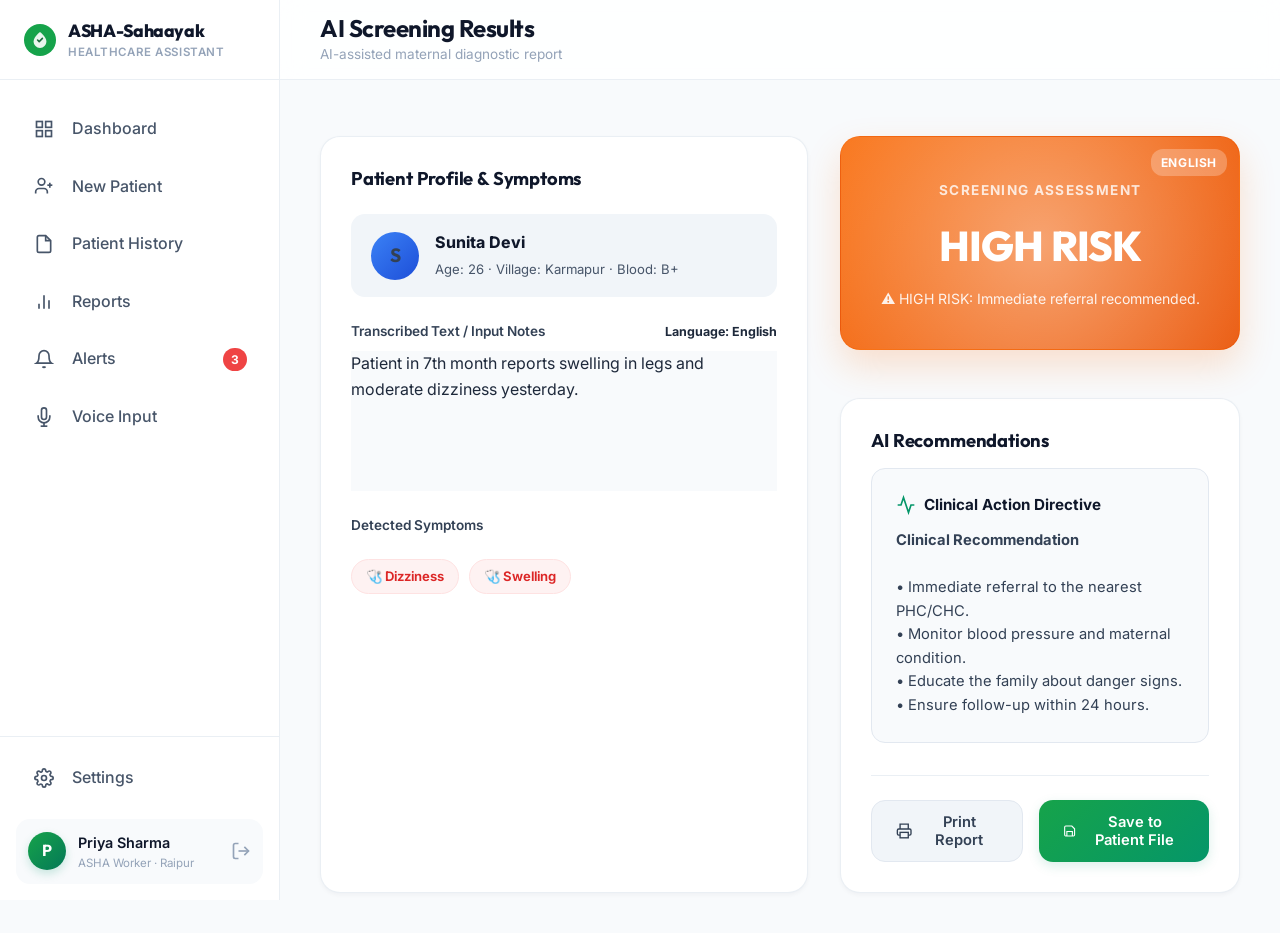
==== commit 55b239dd: "Update ASHA -Sahaayak implementation and evaluation" ====
--- a/Frontend/analysis-result.html
+++ b/Frontend/analysis-result.html
@@ -319,7 +319,10 @@
 
           <!-- Input Text transcription block -->
           <div class="form-group">
-            <label class="form-label">Transcribed Text / Input Notes</label>
+            <div style="display:flex; justify-content:space-between; align-items:center;">
+              <label class="form-label">Transcribed Text / Input Notes</label>
+              <span id="langIndicator" style="font-size:0.78rem; color:var(--neutral-500); font-weight:700;"></span>
+            </div>
             <div class="transcript-box" style="height: auto; min-height: 140px; background-color: var(--neutral-50);">
               <p class="transcript-text" id="reportInputText"></p>
             </div>
@@ -339,6 +342,7 @@
           
           <!-- Glowing Banner -->
           <div class="risk-banner-card" id="riskBanner">
+            <span id="riskLangBadge" style="position:absolute; top:12px; right:12px; background:rgba(255,255,255,0.25); color:#fff; padding:4px 10px; border-radius:12px; font-size:0.75rem; font-weight:700; text-transform:uppercase; letter-spacing:0.05em;"></span>
             <span class="risk-banner-label">Screening Assessment</span>
             <div class="risk-banner-value" id="riskValue">LOW RISK</div>
             <p class="risk-banner-desc" id="riskGuidanceSummary">No maternal danger signals detected.</p>
@@ -409,6 +413,11 @@
       document.getElementById('loadingCard').style.display = 'none';
       document.getElementById('resultsCard').style.display = 'grid';
 
+      const lang = window.localStorage.getItem('asha_language') || 'en';
+      const langName = (window.LANGUAGE_MAP && window.LANGUAGE_MAP[lang]) ? window.LANGUAGE_MAP[lang] : lang;
+      document.getElementById('langIndicator').textContent = 'Language: ' + langName;
+      document.getElementById('riskLangBadge').textContent = langName;
+
       // Set Patient Details UI
       if (selectedPatient) {
         document.getElementById('avatarIcon').textContent = selectedPatient.name.charAt(0);
@@ -422,7 +431,8 @@
       }
 
       // Fill in inputs
-      document.getElementById('reportInputText').textContent = reportData.input_text;
+      document.getElementById('reportInputText').textContent =
+        reportData.input_text || localStorage.getItem("lastInputText") || "No input available";
 
       // Populate detected symptoms
       const symptomsContainer = document.getElementById('symptomsTagsContainer');
@@ -460,20 +470,62 @@
         document.getElementById('riskGuidanceSummary').textContent = '✓ LOW RISK: Vitals normal, regular follow-ups.';
       }
 
-      // Set directive notes
-      document.getElementById('detailedRecommendation').innerHTML = `
+      let recommendation = reportData.clinical_recommendation;
+
+      if (
+        !recommendation ||
+        recommendation === "undefined" ||
+        recommendation === "No immediate maternal risk detected."
+      ) {
+
+        switch (reportData.risk_level) {
+
+          case "EMERGENCY":
+            recommendation = `
 <b>Clinical Recommendation</b><br><br>
 
-• Immediate referral to the nearest PHC.<br>
-• Monitor blood pressure immediately.<br>
-• Do not delay referral.<br>
-• Continue monitoring maternal vital signs.<br><br>
-
-<b>Evidence (Demo)</b><br>
-WHO ANC Guidelines<br>
-NHM Maternal Health Guidelines<br>
-ASHA Handbook
+• Immediate emergency referral to the nearest hospital.<br>
+• Stabilize the patient while arranging transport.<br>
+• Inform the Medical Officer immediately.<br>
+• Continue monitoring vital signs until transfer.
 `;
+            break;
+
+          case "HIGH RISK":
+            recommendation = `
+<b>Clinical Recommendation</b><br><br>
+
+• Immediate referral to the nearest PHC/CHC.<br>
+• Monitor blood pressure and maternal condition.<br>
+• Educate the family about danger signs.<br>
+• Ensure follow-up within 24 hours.
+`;
+            break;
+
+          case "MEDIUM RISK":
+            recommendation = `
+<b>Clinical Recommendation</b><br><br>
+
+• Advise an early clinical assessment.<br>
+• Continue regular monitoring.<br>
+• Encourage adequate hydration and nutrition.<br>
+• Schedule an earlier follow-up visit.
+`;
+            break;
+
+          default:
+            recommendation = `
+<b>Clinical Recommendation</b><br><br>
+
+• Continue routine antenatal care.<br>
+• Take iron and folic acid tablets as prescribed.<br>
+• Maintain a balanced diet and adequate hydration.<br>
+• Attend all scheduled ANC visits.
+`;
+        }
+      }
+
+      document.getElementById("detailedRecommendation").innerHTML = recommendation;
     }
 
     // Save back to client profile in localStora
